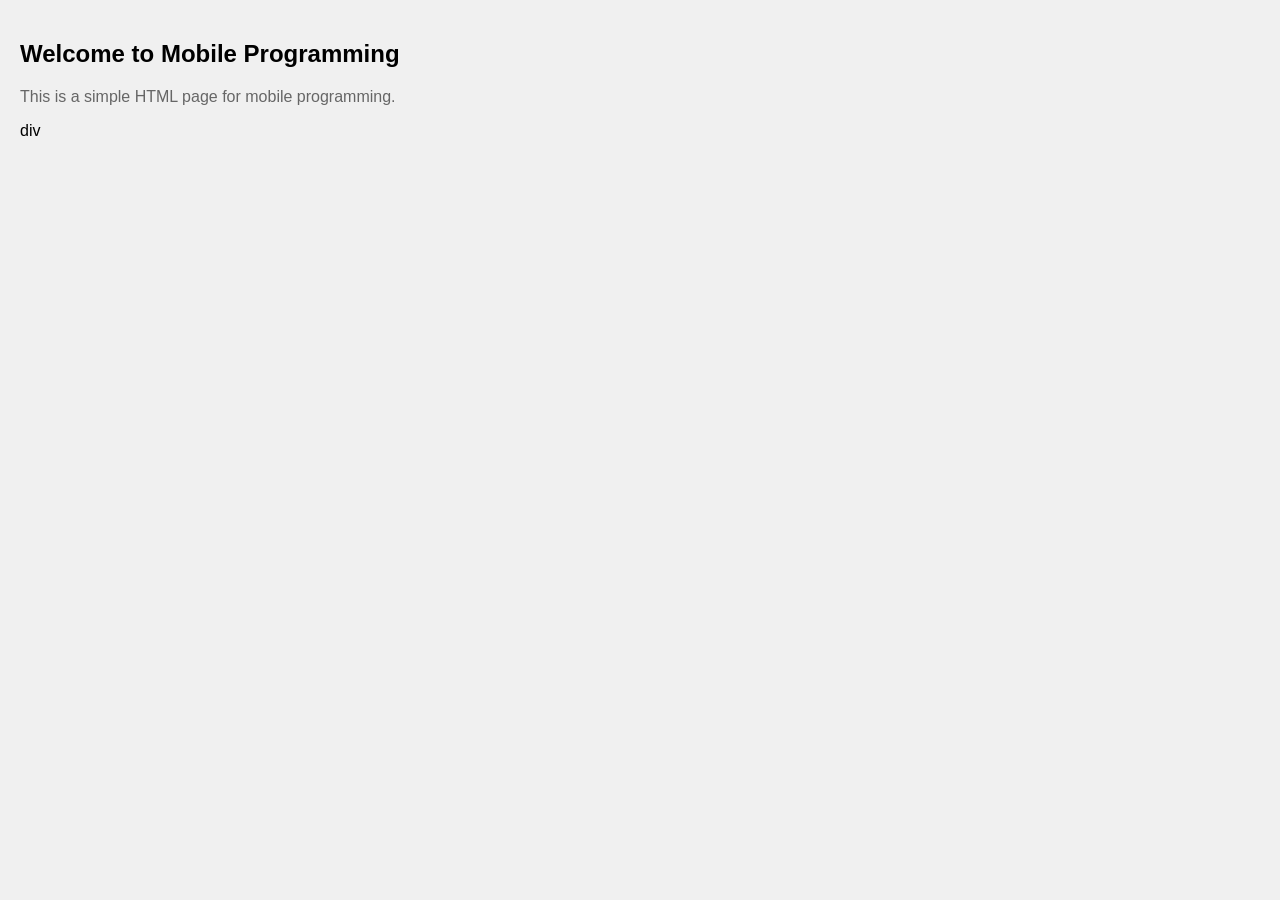
==== index.html @ 0c0a62ae "My first commit" ====
<!DOCTYPE html>
<html lang="en">
<head>
    <meta charset="UTF-8">
    <meta name="viewport" content="width=device-width, initial-scale=1.0">
    <title>Mobile Programming</title>
    <style>
        body {
            font-family: Arial, sans-serif;
            margin: 0;
            padding: 20px;
            background-color: #f0f0f0;
        }
        h1 {
            color: #333;
        }
        p {
            color: #666;
        }
    </style>
</head>
<body>
    <h2>Welcome to Mobile Programming</h2>
    <p>This is a simple HTML page for mobile programming.</p>
    </body>div
</body>
</html>
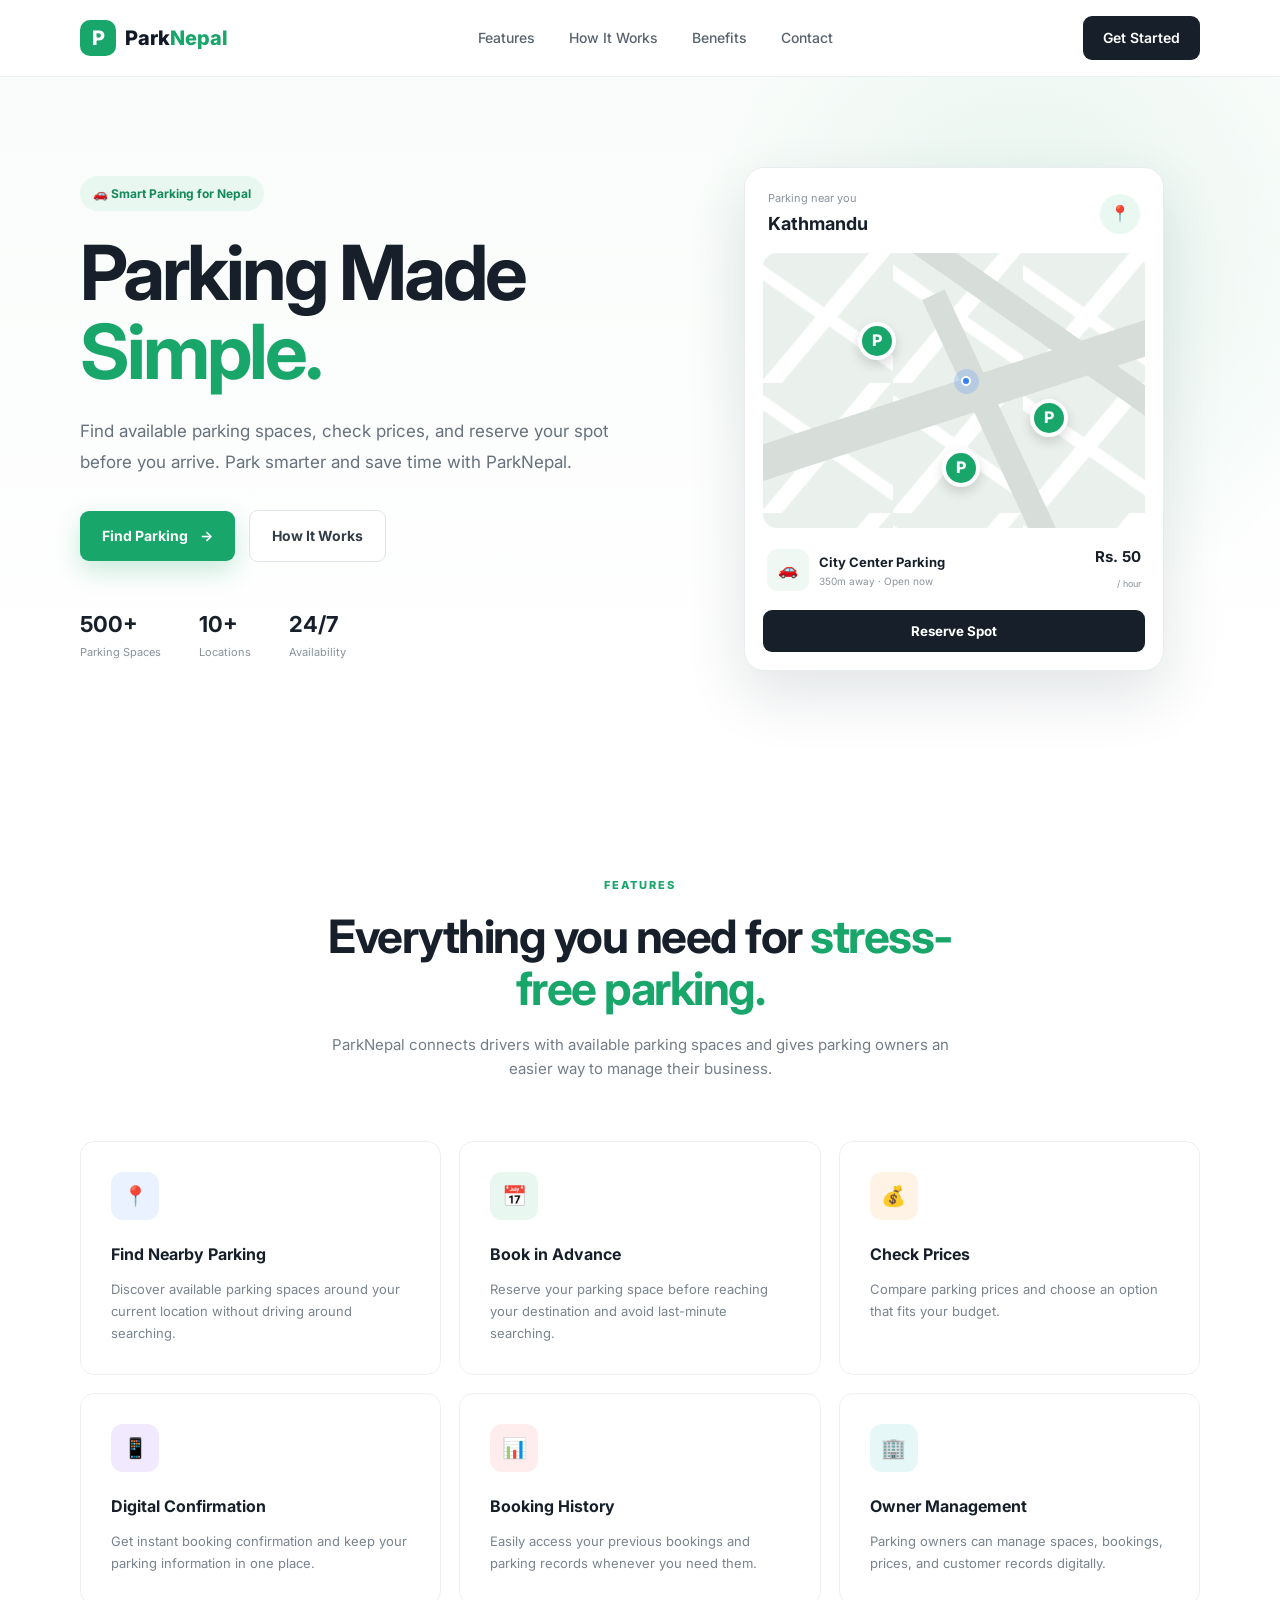
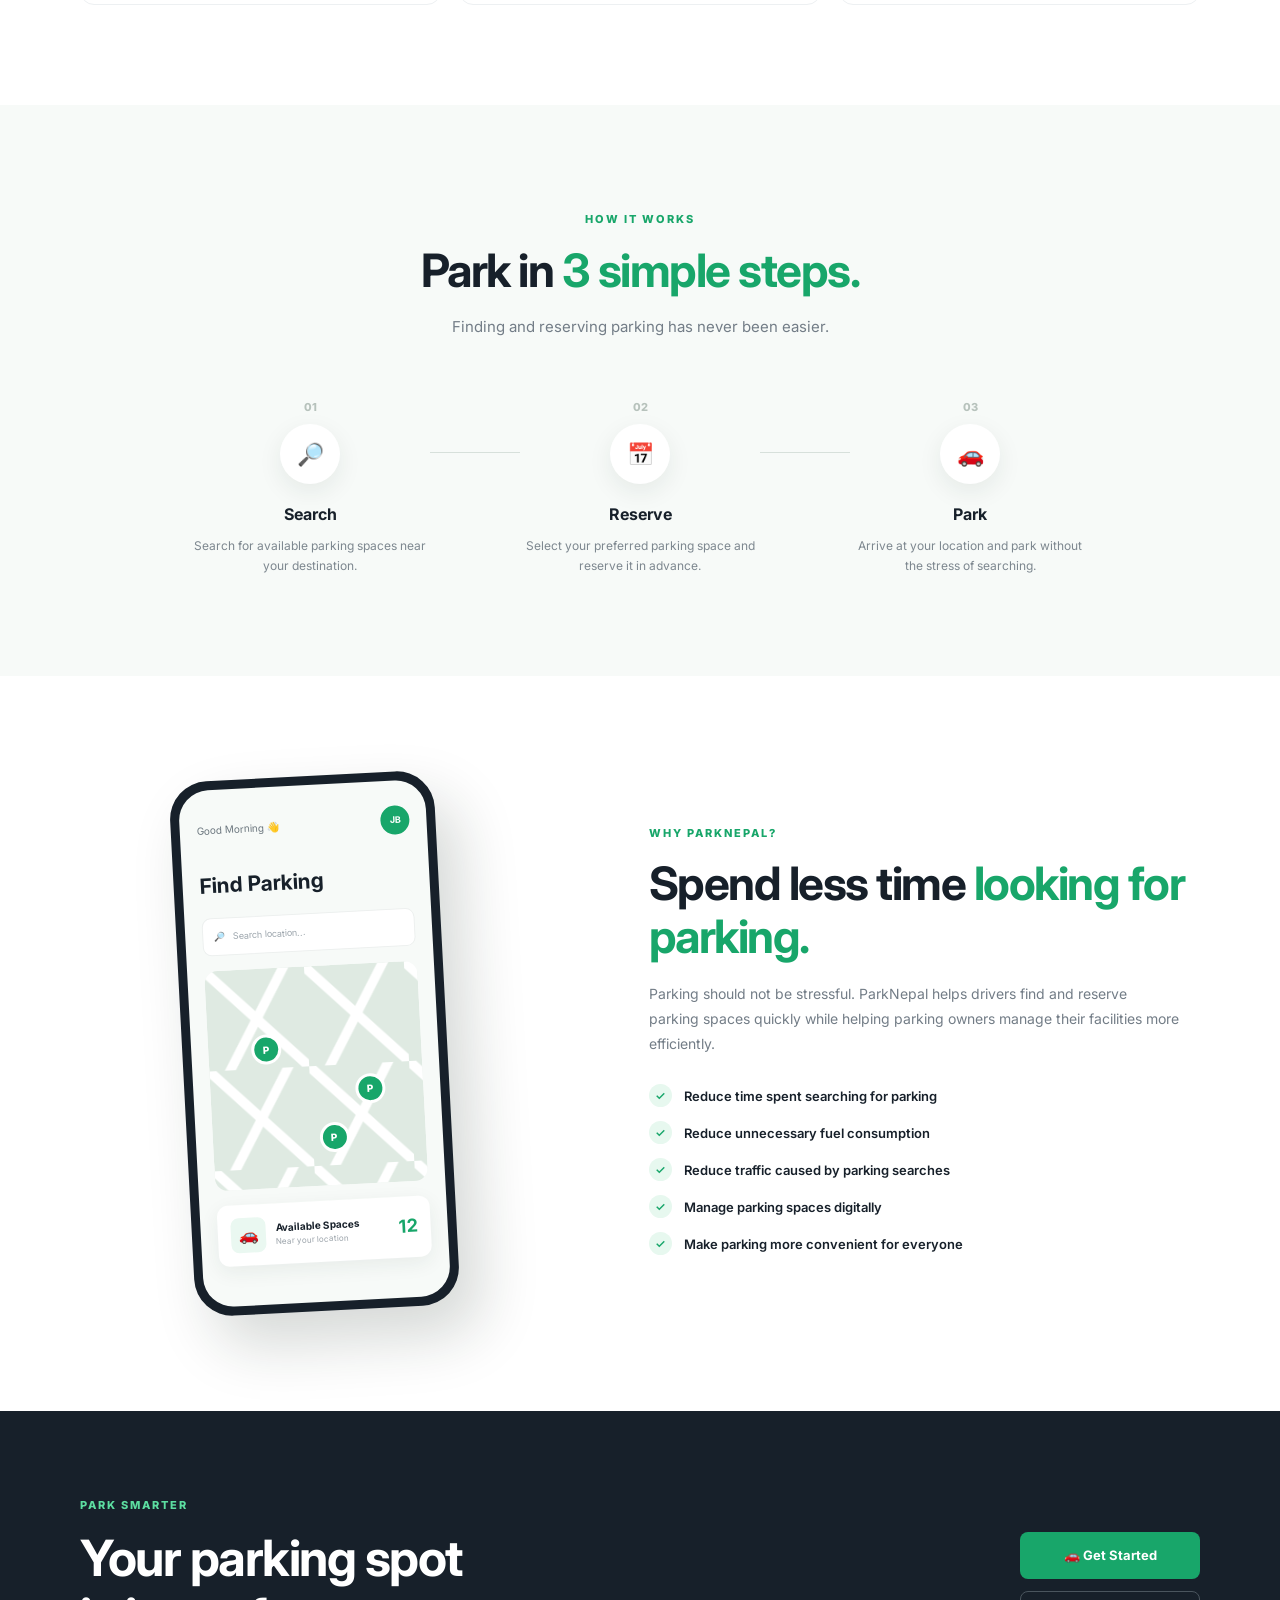
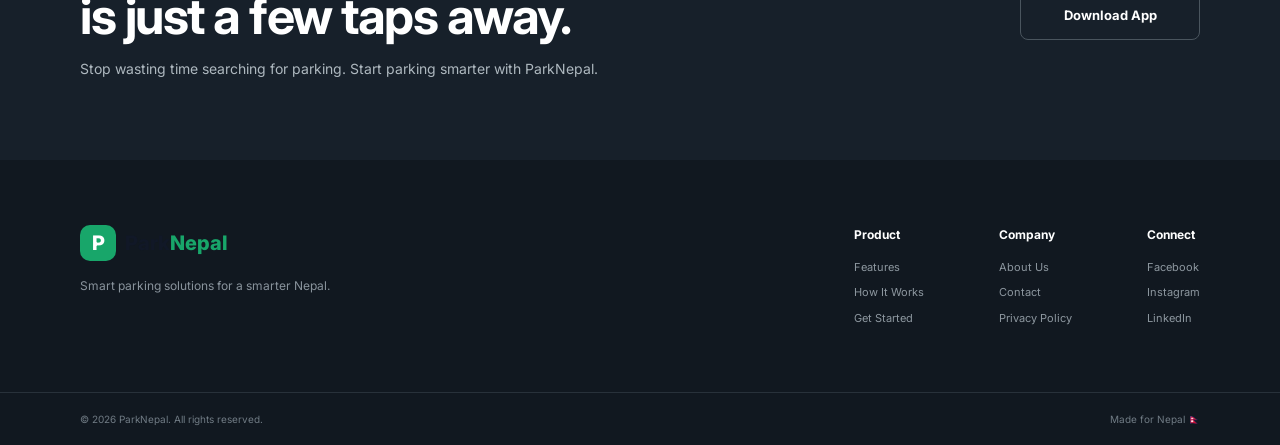
==== commit 71d059b2: "Update all" ====
--- a/index.html
+++ b/index.html
@@ -3,25 +3,622 @@
 <head>
     <meta charset="UTF-8">
     <meta name="viewport" content="width=device-width, initial-scale=1.0">
-    <title>Mobile Programming</title>
-    <style>
-        body {
-            font-family: Arial, sans-serif;
-            margin: 0;
-            padding: 20px;
-            background-color: #f0f0f0;
-        }
-        h1 {
-            color: #333;
-        }
-        p {
-            color: #666;
-        }
-    </style>
+
+    <title>ParkNepal - Smart Parking Made Easy</title>
+
+    <meta name="description"
+          content="Find, book and manage parking spaces easily with ParkNepal. Smart parking for Nepal.">
+
+    <link rel="stylesheet" href="style.css">
+
+    <!-- Google Font -->
+    <link rel="preconnect" href="https://fonts.googleapis.com">
+    <link rel="preconnect" href="https://fonts.gstatic.com" crossorigin>
+    <link href="https://fonts.googleapis.com/css2?family=Inter:wght@400;500;600;700;800&display=swap"
+          rel="stylesheet">
 </head>
+
 <body>
-    <h2>Welcome to Mobile Programming</h2>
-    <p>This is a simple HTML page for mobile programming.</p>
-    </body>div
+
+    <!-- ================= NAVBAR ================= -->
+
+    <header class="navbar">
+        <div class="container nav-content">
+
+            <a href="#" class="logo">
+                <span class="logo-icon">P</span>
+                <span>Park<span class="logo-green">Nepal</span></span>
+            </a>
+
+            <nav class="nav-links">
+                <a href="#features">Features</a>
+                <a href="#how-it-works">How It Works</a>
+                <a href="#benefits">Benefits</a>
+                <a href="#contact">Contact</a>
+            </nav>
+
+            <a href="#download" class="nav-button">
+                Get Started
+            </a>
+
+        </div>
+    </header>
+
+
+    <!-- ================= HERO ================= -->
+
+    <main>
+
+        <section class="hero">
+
+            <div class="container hero-content">
+
+                <div class="hero-text">
+
+                    <div class="badge">
+                        🚗 Smart Parking for Nepal
+                    </div>
+
+                    <h1>
+                        Parking Made
+                        <span>Simple.</span>
+                    </h1>
+
+                    <p class="hero-description">
+                        Find available parking spaces, check prices, and reserve
+                        your spot before you arrive. Park smarter and save time
+                        with ParkNepal.
+                    </p>
+
+                    <div class="hero-buttons">
+
+                        <a href="#download" class="primary-button">
+                            Find Parking
+                            <span>→</span>
+                        </a>
+
+                        <a href="#how-it-works" class="secondary-button">
+                            How It Works
+                        </a>
+
+                    </div>
+
+                    <div class="hero-stats">
+
+                        <div class="stat">
+                            <strong>500+</strong>
+                            <span>Parking Spaces</span>
+                        </div>
+
+                        <div class="stat">
+                            <strong>10+</strong>
+                            <span>Locations</span>
+                        </div>
+
+                        <div class="stat">
+                            <strong>24/7</strong>
+                            <span>Availability</span>
+                        </div>
+
+                    </div>
+
+                </div>
+
+
+                <!-- Hero Parking Card -->
+
+                <div class="hero-visual">
+
+                    <div class="map-card">
+
+                        <div class="map-top">
+                            <div>
+                                <small>Parking near you</small>
+                                <h3>Kathmandu</h3>
+                            </div>
+
+                            <div class="location-icon">
+                                📍
+                            </div>
+                        </div>
+
+                        <div class="map-area">
+
+                            <div class="road road-one"></div>
+                            <div class="road road-two"></div>
+                            <div class="road road-three"></div>
+
+                            <div class="parking-marker marker-one">
+                                P
+                            </div>
+
+                            <div class="parking-marker marker-two">
+                                P
+                            </div>
+
+                            <div class="parking-marker marker-three">
+                                P
+                            </div>
+
+                            <div class="user-location">
+                                <span></span>
+                            </div>
+
+                        </div>
+
+                        <div class="parking-preview">
+
+                            <div class="parking-info">
+                                <div class="parking-icon">
+                                    🚗
+                                </div>
+
+                                <div>
+                                    <h4>City Center Parking</h4>
+                                    <p>350m away · Open now</p>
+                                </div>
+                            </div>
+
+                            <div class="parking-price">
+                                <strong>Rs. 50</strong>
+                                <span>/ hour</span>
+                            </div>
+
+                        </div>
+
+                        <button class="book-button">
+                            Reserve Spot
+                        </button>
+
+                    </div>
+
+                </div>
+
+            </div>
+
+        </section>
+
+
+        <!-- ================= FEATURES ================= -->
+
+        <section class="features section" id="features">
+
+            <div class="container">
+
+                <div class="section-heading">
+
+                    <span class="section-label">FEATURES</span>
+
+                    <h2>
+                        Everything you need for
+                        <span>stress-free parking.</span>
+                    </h2>
+
+                    <p>
+                        ParkNepal connects drivers with available parking spaces
+                        and gives parking owners an easier way to manage their
+                        business.
+                    </p>
+
+                </div>
+
+
+                <div class="feature-grid">
+
+                    <div class="feature-card">
+
+                        <div class="feature-icon blue">
+                            📍
+                        </div>
+
+                        <h3>Find Nearby Parking</h3>
+
+                        <p>
+                            Discover available parking spaces around your current
+                            location without driving around searching.
+                        </p>
+
+                    </div>
+
+
+                    <div class="feature-card">
+
+                        <div class="feature-icon green">
+                            📅
+                        </div>
+
+                        <h3>Book in Advance</h3>
+
+                        <p>
+                            Reserve your parking space before reaching your
+                            destination and avoid last-minute searching.
+                        </p>
+
+                    </div>
+
+
+                    <div class="feature-card">
+
+                        <div class="feature-icon orange">
+                            💰
+                        </div>
+
+                        <h3>Check Prices</h3>
+
+                        <p>
+                            Compare parking prices and choose an option that fits
+                            your budget.
+                        </p>
+
+                    </div>
+
+
+                    <div class="feature-card">
+
+                        <div class="feature-icon purple">
+                            📱
+                        </div>
+
+                        <h3>Digital Confirmation</h3>
+
+                        <p>
+                            Get instant booking confirmation and keep your parking
+                            information in one place.
+                        </p>
+
+                    </div>
+
+
+                    <div class="feature-card">
+
+                        <div class="feature-icon red">
+                            📊
+                        </div>
+
+                        <h3>Booking History</h3>
+
+                        <p>
+                            Easily access your previous bookings and parking
+                            records whenever you need them.
+                        </p>
+
+                    </div>
+
+
+                    <div class="feature-card">
+
+                        <div class="feature-icon teal">
+                            🏢
+                        </div>
+
+                        <h3>Owner Management</h3>
+
+                        <p>
+                            Parking owners can manage spaces, bookings, prices,
+                            and customer records digitally.
+                        </p>
+
+                    </div>
+
+                </div>
+
+            </div>
+
+        </section>
+
+
+        <!-- ================= HOW IT WORKS ================= -->
+
+        <section class="how-section section" id="how-it-works">
+
+            <div class="container">
+
+                <div class="section-heading">
+
+                    <span class="section-label">HOW IT WORKS</span>
+
+                    <h2>
+                        Park in
+                        <span>3 simple steps.</span>
+                    </h2>
+
+                    <p>
+                        Finding and reserving parking has never been easier.
+                    </p>
+
+                </div>
+
+
+                <div class="steps">
+
+                    <div class="step">
+
+                        <div class="step-number">
+                            01
+                        </div>
+
+                        <div class="step-icon">
+                            🔎
+                        </div>
+
+                        <h3>Search</h3>
+
+                        <p>
+                            Search for available parking spaces near your
+                            destination.
+                        </p>
+
+                    </div>
+
+
+                    <div class="step-line"></div>
+
+
+                    <div class="step">
+
+                        <div class="step-number">
+                            02
+                        </div>
+
+                        <div class="step-icon">
+                            📅
+                        </div>
+
+                        <h3>Reserve</h3>
+
+                        <p>
+                            Select your preferred parking space and reserve it
+                            in advance.
+                        </p>
+
+                    </div>
+
+
+                    <div class="step-line"></div>
+
+
+                    <div class="step">
+
+                        <div class="step-number">
+                            03
+                        </div>
+
+                        <div class="step-icon">
+                            🚗
+                        </div>
+
+                        <h3>Park</h3>
+
+                        <p>
+                            Arrive at your location and park without the stress
+                            of searching.
+                        </p>
+
+                    </div>
+
+                </div>
+
+            </div>
+
+        </section>
+
+
+        <!-- ================= BENEFITS ================= -->
+
+        <section class="benefits section" id="benefits">
+
+            <div class="container benefits-content">
+
+                <div class="benefits-visual">
+
+                    <div class="phone">
+
+                        <div class="phone-screen">
+
+                            <div class="phone-header">
+                                <span>Good Morning 👋</span>
+                                <div class="profile">JB</div>
+                            </div>
+
+                            <h3>Find Parking</h3>
+
+                            <div class="search-box">
+                                🔎
+                                <span>Search location...</span>
+                            </div>
+
+                            <div class="mini-map">
+                                <div class="mini-marker m1">P</div>
+                                <div class="mini-marker m2">P</div>
+                                <div class="mini-marker m3">P</div>
+                            </div>
+
+                            <div class="available-card">
+
+                                <div class="available-icon">
+                                    🚗
+                                </div>
+
+                                <div>
+                                    <strong>Available Spaces</strong>
+                                    <small>Near your location</small>
+                                </div>
+
+                                <b>12</b>
+
+                            </div>
+
+                        </div>
+
+                    </div>
+
+                </div>
+
+
+                <div class="benefits-text">
+
+                    <span class="section-label">
+                        WHY PARKNEPAL?
+                    </span>
+
+                    <h2>
+                        Spend less time
+                        <span>looking for parking.</span>
+                    </h2>
+
+                    <p>
+                        Parking should not be stressful. ParkNepal helps drivers
+                        find and reserve parking spaces quickly while helping
+                        parking owners manage their facilities more efficiently.
+                    </p>
+
+                    <ul class="benefit-list">
+
+                        <li>
+                            <span>✓</span>
+                            Reduce time spent searching for parking
+                        </li>
+
+                        <li>
+                            <span>✓</span>
+                            Reduce unnecessary fuel consumption
+                        </li>
+
+                        <li>
+                            <span>✓</span>
+                            Reduce traffic caused by parking searches
+                        </li>
+
+                        <li>
+                            <span>✓</span>
+                            Manage parking spaces digitally
+                        </li>
+
+                        <li>
+                            <span>✓</span>
+                            Make parking more convenient for everyone
+                        </li>
+
+                    </ul>
+
+                </div>
+
+            </div>
+
+        </section>
+
+
+        <!-- ================= CTA ================= -->
+
+        <section class="cta" id="download">
+
+            <div class="container cta-content">
+
+                <div>
+
+                    <span class="section-label light">
+                        PARK SMARTER
+                    </span>
+
+                    <h2>
+                        Your parking spot
+                        <br>
+                        is just a few taps away.
+                    </h2>
+
+                    <p>
+                        Stop wasting time searching for parking.
+                        Start parking smarter with ParkNepal.
+                    </p>
+
+                </div>
+
+                <div class="cta-buttons">
+
+                    <a href="#" class="cta-button">
+                        🚗 Get Started
+                    </a>
+
+                    <a href="#" class="cta-outline">
+                        Download App
+                    </a>
+
+                </div>
+
+            </div>
+
+        </section>
+
+
+    </main>
+
+
+    <!-- ================= FOOTER ================= -->
+
+    <footer id="contact">
+
+        <div class="container footer-content">
+
+            <div class="footer-brand">
+
+                <a href="#" class="logo">
+                    <span class="logo-icon">P</span>
+                    <span>Park<span class="logo-green">Nepal</span></span>
+                </a>
+
+                <p>
+                    Smart parking solutions for a smarter Nepal.
+                </p>
+
+            </div>
+
+
+            <div class="footer-links">
+
+                <div>
+                    <h4>Product</h4>
+                    <a href="#features">Features</a>
+                    <a href="#how-it-works">How It Works</a>
+                    <a href="#download">Get Started</a>
+                </div>
+
+                <div>
+                    <h4>Company</h4>
+                    <a href="#">About Us</a>
+                    <a href="#">Contact</a>
+                    <a href="#">Privacy Policy</a>
+                </div>
+
+                <div>
+                    <h4>Connect</h4>
+                    <a href="#">Facebook</a>
+                    <a href="#">Instagram</a>
+                    <a href="#">LinkedIn</a>
+                </div>
+
+            </div>
+
+        </div>
+
+
+        <div class="footer-bottom">
+
+            <div class="container">
+
+                <p>
+                    © 2026 ParkNepal. All rights reserved.
+                </p>
+
+                <p>
+                    Made for Nepal 🇳🇵
+                </p>
+
+            </div>
+
+        </div>
+
+    </footer>
+
+
 </body>
-</html>
+</html>
--- a/style.css
+++ b/style.css
@@ -0,0 +1,1036 @@
+/* =====================================================
+   PARKNEPAL - MARKETING WEBSITE
+   ===================================================== */
+
+
+/* ================= RESET ================= */
+
+* {
+    margin: 0;
+    padding: 0;
+    box-sizing: border-box;
+}
+
+html {
+    scroll-behavior: smooth;
+}
+
+body {
+    font-family: "Inter", sans-serif;
+    color: #17202a;
+    background: #ffffff;
+    line-height: 1.6;
+}
+
+a {
+    text-decoration: none;
+    color: inherit;
+}
+
+button {
+    font-family: inherit;
+}
+
+.container {
+    width: min(1120px, 92%);
+    margin: auto;
+}
+
+
+/* ================= NAVBAR ================= */
+
+.navbar {
+    position: sticky;
+    top: 0;
+    z-index: 1000;
+    background: rgba(255, 255, 255, 0.95);
+    backdrop-filter: blur(15px);
+    border-bottom: 1px solid #eef1f4;
+}
+
+.nav-content {
+    height: 76px;
+    display: flex;
+    align-items: center;
+    justify-content: space-between;
+}
+
+.logo {
+    display: flex;
+    align-items: center;
+    gap: 9px;
+    font-size: 20px;
+    font-weight: 800;
+    color: #111827;
+}
+
+.logo-icon {
+    width: 36px;
+    height: 36px;
+    border-radius: 10px;
+    display: flex;
+    justify-content: center;
+    align-items: center;
+    background: #18a66a;
+    color: white;
+    font-weight: 800;
+}
+
+.logo-green {
+    color: #18a66a;
+}
+
+.nav-links {
+    display: flex;
+    align-items: center;
+    gap: 34px;
+}
+
+.nav-links a {
+    color: #59636f;
+    font-size: 14px;
+    font-weight: 500;
+    transition: 0.2s;
+}
+
+.nav-links a:hover {
+    color: #18a66a;
+}
+
+.nav-button {
+    background: #17202a;
+    color: white;
+    padding: 11px 20px;
+    border-radius: 9px;
+    font-size: 14px;
+    font-weight: 600;
+    transition: 0.2s;
+}
+
+.nav-button:hover {
+    background: #18a66a;
+}
+
+
+/* ================= HERO ================= */
+
+.hero {
+    background:
+        radial-gradient(circle at 80% 30%, rgba(24, 166, 106, 0.10), transparent 30%),
+        linear-gradient(180deg, #f9fcfa 0%, #ffffff 100%);
+    padding: 90px 0 100px;
+    overflow: hidden;
+}
+
+.hero-content {
+    display: grid;
+    grid-template-columns: 1fr 0.9fr;
+    align-items: center;
+    gap: 80px;
+}
+
+.badge {
+    display: inline-flex;
+    padding: 8px 13px;
+    background: #e8f8f0;
+    color: #14895a;
+    border-radius: 50px;
+    font-size: 12px;
+    font-weight: 700;
+    margin-bottom: 22px;
+}
+
+.hero h1 {
+    font-size: clamp(48px, 6vw, 76px);
+    line-height: 1.04;
+    letter-spacing: -3px;
+    color: #17202a;
+    margin-bottom: 25px;
+}
+
+.hero h1 span {
+    color: #18a66a;
+    display: block;
+}
+
+.hero-description {
+    max-width: 550px;
+    color: #66717d;
+    font-size: 17px;
+    line-height: 1.8;
+    margin-bottom: 32px;
+}
+
+.hero-buttons {
+    display: flex;
+    align-items: center;
+    gap: 14px;
+    margin-bottom: 45px;
+}
+
+.primary-button,
+.secondary-button {
+    display: inline-flex;
+    align-items: center;
+    gap: 12px;
+    padding: 14px 22px;
+    border-radius: 9px;
+    font-size: 14px;
+    font-weight: 700;
+}
+
+.primary-button {
+    background: #18a66a;
+    color: white;
+    box-shadow: 0 10px 25px rgba(24, 166, 106, 0.22);
+    transition: 0.2s;
+}
+
+.primary-button:hover {
+    transform: translateY(-2px);
+    background: #138b59;
+}
+
+.secondary-button {
+    border: 1px solid #dfe5e9;
+    color: #333d47;
+    background: white;
+}
+
+.secondary-button:hover {
+    border-color: #18a66a;
+    color: #18a66a;
+}
+
+.hero-stats {
+    display: flex;
+    gap: 38px;
+}
+
+.stat {
+    display: flex;
+    flex-direction: column;
+}
+
+.stat strong {
+    font-size: 22px;
+    color: #17202a;
+}
+
+.stat span {
+    color: #89929b;
+    font-size: 11px;
+    margin-top: 2px;
+}
+
+
+/* ================= HERO MAP CARD ================= */
+
+.hero-visual {
+    display: flex;
+    justify-content: center;
+}
+
+.map-card {
+    width: 100%;
+    max-width: 420px;
+    padding: 18px;
+    background: white;
+    border: 1px solid #e9edef;
+    border-radius: 20px;
+    box-shadow: 0 25px 60px rgba(28, 45, 55, 0.12);
+}
+
+.map-top {
+    display: flex;
+    align-items: center;
+    justify-content: space-between;
+    padding: 4px 5px 15px;
+}
+
+.map-top small {
+    display: block;
+    color: #8a949e;
+    font-size: 11px;
+}
+
+.map-top h3 {
+    font-size: 18px;
+    margin-top: 2px;
+}
+
+.location-icon {
+    width: 40px;
+    height: 40px;
+    display: flex;
+    justify-content: center;
+    align-items: center;
+    background: #e9f8f1;
+    border-radius: 50%;
+}
+
+.map-area {
+    height: 275px;
+    border-radius: 14px;
+    position: relative;
+    overflow: hidden;
+    background-color: #eaf0eb;
+    background-image:
+        linear-gradient(35deg, transparent 46%, #ffffff 47%, #ffffff 53%, transparent 54%),
+        linear-gradient(130deg, transparent 44%, #ffffff 45%, #ffffff 53%, transparent 54%);
+    background-size: 130px 130px;
+}
+
+.road {
+    position: absolute;
+    background: #d7ded9;
+}
+
+.road-one {
+    width: 150%;
+    height: 35px;
+    top: 45%;
+    left: -20%;
+    transform: rotate(-18deg);
+}
+
+.road-two {
+    width: 130%;
+    height: 25px;
+    top: 10%;
+    left: -5%;
+    transform: rotate(35deg);
+}
+
+.road-three {
+    width: 120%;
+    height: 25px;
+    bottom: 5%;
+    left: 10%;
+    transform: rotate(65deg);
+}
+
+.parking-marker {
+    position: absolute;
+    width: 38px;
+    height: 38px;
+    border-radius: 50%;
+    display: flex;
+    align-items: center;
+    justify-content: center;
+    background: #18a66a;
+    color: white;
+    font-weight: 800;
+    border: 4px solid white;
+    box-shadow: 0 5px 12px rgba(0, 0, 0, 0.15);
+}
+
+.marker-one {
+    top: 25%;
+    left: 25%;
+}
+
+.marker-two {
+    top: 53%;
+    right: 20%;
+}
+
+.marker-three {
+    bottom: 15%;
+    left: 47%;
+}
+
+.user-location {
+    position: absolute;
+    top: 42%;
+    left: 50%;
+    width: 25px;
+    height: 25px;
+    background: rgba(54, 126, 255, 0.2);
+    border-radius: 50%;
+    display: flex;
+    align-items: center;
+    justify-content: center;
+}
+
+.user-location span {
+    width: 10px;
+    height: 10px;
+    border-radius: 50%;
+    background: #347ff4;
+    border: 2px solid white;
+}
+
+.parking-preview {
+    display: flex;
+    justify-content: space-between;
+    align-items: center;
+    padding: 17px 4px 15px;
+}
+
+.parking-info {
+    display: flex;
+    gap: 10px;
+    align-items: center;
+}
+
+.parking-icon {
+    width: 42px;
+    height: 42px;
+    background: #f0f8f4;
+    border-radius: 10px;
+    display: flex;
+    justify-content: center;
+    align-items: center;
+}
+
+.parking-info h4 {
+    font-size: 13px;
+}
+
+.parking-info p {
+    font-size: 10px;
+    color: #8b949c;
+}
+
+.parking-price {
+    text-align: right;
+}
+
+.parking-price strong {
+    display: block;
+    font-size: 15px;
+}
+
+.parking-price span {
+    font-size: 9px;
+    color: #89929b;
+}
+
+.book-button {
+    width: 100%;
+    border: none;
+    background: #17202a;
+    color: white;
+    padding: 13px;
+    border-radius: 9px;
+    font-weight: 700;
+    cursor: pointer;
+}
+
+
+/* ================= GENERAL SECTION ================= */
+
+.section {
+    padding: 100px 0;
+}
+
+.section-heading {
+    max-width: 650px;
+    margin: 0 auto 60px;
+    text-align: center;
+}
+
+.section-label {
+    color: #18a66a;
+    font-size: 11px;
+    font-weight: 800;
+    letter-spacing: 2px;
+}
+
+.section-heading h2,
+.benefits-text h2 {
+    font-size: clamp(32px, 4vw, 46px);
+    line-height: 1.15;
+    letter-spacing: -1.5px;
+    margin: 13px 0 18px;
+}
+
+.section-heading h2 span,
+.benefits-text h2 span {
+    color: #18a66a;
+}
+
+.section-heading p {
+    color: #737d87;
+    font-size: 15px;
+}
+
+
+/* ================= FEATURES ================= */
+
+.features {
+    background: #ffffff;
+}
+
+.feature-grid {
+    display: grid;
+    grid-template-columns: repeat(3, 1fr);
+    gap: 18px;
+}
+
+.feature-card {
+    padding: 30px;
+    border: 1px solid #edf0f2;
+    border-radius: 14px;
+    transition: 0.25s;
+    background: white;
+}
+
+.feature-card:hover {
+    transform: translateY(-5px);
+    border-color: #cfe9dc;
+    box-shadow: 0 15px 35px rgba(30, 50, 40, 0.08);
+}
+
+.feature-icon {
+    width: 48px;
+    height: 48px;
+    display: flex;
+    align-items: center;
+    justify-content: center;
+    border-radius: 12px;
+    font-size: 20px;
+    margin-bottom: 22px;
+}
+
+.feature-icon.blue {
+    background: #eaf2ff;
+}
+
+.feature-icon.green {
+    background: #e8f8f0;
+}
+
+.feature-icon.orange {
+    background: #fff3e5;
+}
+
+.feature-icon.purple {
+    background: #f1eaff;
+}
+
+.feature-icon.red {
+    background: #ffeded;
+}
+
+.feature-icon.teal {
+    background: #e5f8f7;
+}
+
+.feature-card h3 {
+    font-size: 16px;
+    margin-bottom: 10px;
+}
+
+.feature-card p {
+    color: #7a848e;
+    font-size: 13px;
+    line-height: 1.7;
+}
+
+
+/* ================= HOW IT WORKS ================= */
+
+.how-section {
+    background: #f7faf8;
+}
+
+.steps {
+    display: flex;
+    align-items: center;
+    justify-content: center;
+    max-width: 900px;
+    margin: auto;
+}
+
+.step {
+    width: 240px;
+    text-align: center;
+    position: relative;
+}
+
+.step-number {
+    color: #b7c2bc;
+    font-size: 11px;
+    font-weight: 800;
+    margin-bottom: 8px;
+}
+
+.step-icon {
+    width: 60px;
+    height: 60px;
+    margin: 0 auto 18px;
+    display: flex;
+    align-items: center;
+    justify-content: center;
+    background: white;
+    border-radius: 50%;
+    box-shadow: 0 8px 25px rgba(30, 50, 40, 0.08);
+    font-size: 22px;
+}
+
+.step h3 {
+    font-size: 16px;
+    margin-bottom: 8px;
+}
+
+.step p {
+    color: #7d878f;
+    font-size: 12px;
+    line-height: 1.7;
+}
+
+.step-line {
+    width: 90px;
+    height: 1px;
+    background: #d7e0db;
+    margin-bottom: 70px;
+}
+
+
+/* ================= BENEFITS ================= */
+
+.benefits {
+    background: white;
+}
+
+.benefits-content {
+    display: grid;
+    grid-template-columns: 0.85fr 1fr;
+    align-items: center;
+    gap: 100px;
+}
+
+.benefits-text > p {
+    color: #737d87;
+    font-size: 14px;
+    line-height: 1.8;
+    max-width: 530px;
+    margin-bottom: 28px;
+}
+
+.benefit-list {
+    list-style: none;
+}
+
+.benefit-list li {
+    display: flex;
+    align-items: center;
+    gap: 12px;
+    margin-bottom: 14px;
+    font-size: 13px;
+    font-weight: 600;
+}
+
+.benefit-list li span {
+    width: 23px;
+    height: 23px;
+    display: flex;
+    align-items: center;
+    justify-content: center;
+    border-radius: 50%;
+    background: #e7f8ef;
+    color: #18a66a;
+    font-size: 12px;
+}
+
+
+/* ================= PHONE MOCKUP ================= */
+
+.benefits-visual {
+    display: flex;
+    justify-content: center;
+}
+
+.phone {
+    width: 265px;
+    height: 535px;
+    background: #17202a;
+    border-radius: 38px;
+    padding: 9px;
+    box-shadow: 20px 30px 60px rgba(20, 40, 30, 0.18);
+    transform: rotate(-3deg);
+}
+
+.phone-screen {
+    width: 100%;
+    height: 100%;
+    border-radius: 30px;
+    background: #f7faf8;
+    padding: 25px 17px;
+    overflow: hidden;
+}
+
+.phone-header {
+    display: flex;
+    justify-content: space-between;
+    align-items: center;
+    font-size: 10px;
+    color: #6c777f;
+    margin-bottom: 25px;
+}
+
+.profile {
+    width: 29px;
+    height: 29px;
+    display: flex;
+    align-items: center;
+    justify-content: center;
+    border-radius: 50%;
+    background: #18a66a;
+    color: white;
+    font-size: 9px;
+    font-weight: 700;
+}
+
+.phone-screen h3 {
+    font-size: 21px;
+    margin-bottom: 15px;
+}
+
+.search-box {
+    display: flex;
+    align-items: center;
+    gap: 8px;
+    background: white;
+    border: 1px solid #edf0ef;
+    padding: 11px;
+    border-radius: 9px;
+    color: #9ca5ac;
+    font-size: 9px;
+}
+
+.mini-map {
+    height: 220px;
+    margin: 15px 0;
+    border-radius: 13px;
+    background: #dfeae2;
+    position: relative;
+    overflow: hidden;
+    background-image:
+        linear-gradient(45deg, transparent 46%, white 47%, white 53%, transparent 54%),
+        linear-gradient(120deg, transparent 46%, white 47%, white 53%, transparent 54%);
+    background-size: 100px 100px;
+}
+
+.mini-marker {
+    position: absolute;
+    width: 30px;
+    height: 30px;
+    background: #18a66a;
+    color: white;
+    border-radius: 50%;
+    display: flex;
+    align-items: center;
+    justify-content: center;
+    border: 3px solid white;
+    font-size: 10px;
+    font-weight: 800;
+}
+
+.m1 {
+    top: 30%;
+    left: 20%;
+}
+
+.m2 {
+    top: 50%;
+    right: 18%;
+}
+
+.m3 {
+    bottom: 15%;
+    left: 50%;
+}
+
+.available-card {
+    display: flex;
+    align-items: center;
+    gap: 10px;
+    padding: 13px;
+    background: white;
+    border-radius: 11px;
+    box-shadow: 0 6px 20px rgba(30, 50, 40, 0.07);
+}
+
+.available-icon {
+    width: 35px;
+    height: 35px;
+    display: flex;
+    align-items: center;
+    justify-content: center;
+    background: #eaf8f1;
+    border-radius: 8px;
+}
+
+.available-card div:nth-child(2) {
+    flex: 1;
+}
+
+.available-card strong {
+    display: block;
+    font-size: 10px;
+}
+
+.available-card small {
+    display: block;
+    color: #9aa2a9;
+    font-size: 8px;
+}
+
+.available-card b {
+    color: #18a66a;
+    font-size: 18px;
+}
+
+
+/* ================= CTA ================= */
+
+.cta {
+    padding: 80px 0;
+    background: #17202a;
+    color: white;
+}
+
+.cta-content {
+    display: flex;
+    align-items: center;
+    justify-content: space-between;
+    gap: 40px;
+}
+
+.section-label.light {
+    color: #5cdda0;
+}
+
+.cta h2 {
+    font-size: clamp(34px, 4vw, 50px);
+    line-height: 1.15;
+    letter-spacing: -1.5px;
+    margin: 13px 0;
+}
+
+.cta p {
+    color: #aeb8bf;
+    font-size: 14px;
+}
+
+.cta-buttons {
+    display: flex;
+    flex-direction: column;
+    gap: 12px;
+    min-width: 180px;
+}
+
+.cta-button,
+.cta-outline {
+    text-align: center;
+    padding: 13px 20px;
+    border-radius: 8px;
+    font-size: 13px;
+    font-weight: 700;
+}
+
+.cta-button {
+    background: #18a66a;
+    color: white;
+}
+
+.cta-outline {
+    border: 1px solid #4a555e;
+    color: white;
+}
+
+
+/* ================= FOOTER ================= */
+
+footer {
+    background: #111820;
+    color: white;
+}
+
+.footer-content {
+    display: flex;
+    justify-content: space-between;
+    padding: 65px 0;
+    gap: 60px;
+}
+
+.footer-brand p {
+    margin-top: 15px;
+    color: #89939c;
+    font-size: 12px;
+}
+
+.footer-links {
+    display: flex;
+    gap: 75px;
+}
+
+.footer-links div {
+    display: flex;
+    flex-direction: column;
+    gap: 8px;
+}
+
+.footer-links h4 {
+    font-size: 12px;
+    margin-bottom: 6px;
+}
+
+.footer-links a {
+    color: #8d979f;
+    font-size: 11px;
+    transition: 0.2s;
+}
+
+.footer-links a:hover {
+    color: #5cdda0;
+}
+
+.footer-bottom {
+    border-top: 1px solid #28313a;
+}
+
+.footer-bottom .container {
+    display: flex;
+    justify-content: space-between;
+    padding: 18px 0;
+}
+
+.footer-bottom p {
+    color: #707b84;
+    font-size: 10px;
+}
+
+
+/* ================= RESPONSIVE ================= */
+
+@media (max-width: 900px) {
+
+    .nav-links {
+        display: none;
+    }
+
+    .hero-content {
+        grid-template-columns: 1fr;
+        gap: 60px;
+    }
+
+    .hero-text {
+        text-align: center;
+    }
+
+    .hero-description {
+        margin-left: auto;
+        margin-right: auto;
+    }
+
+    .hero-buttons,
+    .hero-stats {
+        justify-content: center;
+    }
+
+    .feature-grid {
+        grid-template-columns: repeat(2, 1fr);
+    }
+
+    .benefits-content {
+        grid-template-columns: 1fr;
+        gap: 70px;
+    }
+
+    .benefits-text {
+        text-align: center;
+    }
+
+    .benefits-text > p {
+        margin-left: auto;
+        margin-right: auto;
+    }
+
+    .benefit-list {
+        display: inline-block;
+        text-align: left;
+    }
+
+    .cta-content {
+        flex-direction: column;
+        text-align: center;
+    }
+
+}
+
+
+@media (max-width: 600px) {
+
+    .navbar .nav-button {
+        display: none;
+    }
+
+    .hero {
+        padding: 65px 0 75px;
+    }
+
+    .hero h1 {
+        font-size: 48px;
+        letter-spacing: -2px;
+    }
+
+    .hero-description {
+        font-size: 15px;
+    }
+
+    .hero-buttons {
+        flex-direction: column;
+    }
+
+    .primary-button,
+    .secondary-button {
+        width: 100%;
+        justify-content: center;
+    }
+
+    .hero-stats {
+        gap: 22px;
+    }
+
+    .feature-grid {
+        grid-template-columns: 1fr;
+    }
+
+    .steps {
+        flex-direction: column;
+        gap: 35px;
+    }
+
+    .step-line {
+        width: 1px;
+        height: 45px;
+        margin: 0;
+    }
+
+    .section {
+        padding: 75px 0;
+    }
+
+    .footer-content {
+        flex-direction: column;
+    }
+
+    .footer-links {
+        gap: 35px;
+        flex-wrap: wrap;
+    }
+
+    .footer-bottom .container {
+        flex-direction: column;
+        gap: 7px;
+    }
+
+    .cta {
+        padding: 65px 0;
+    }
+
+}
